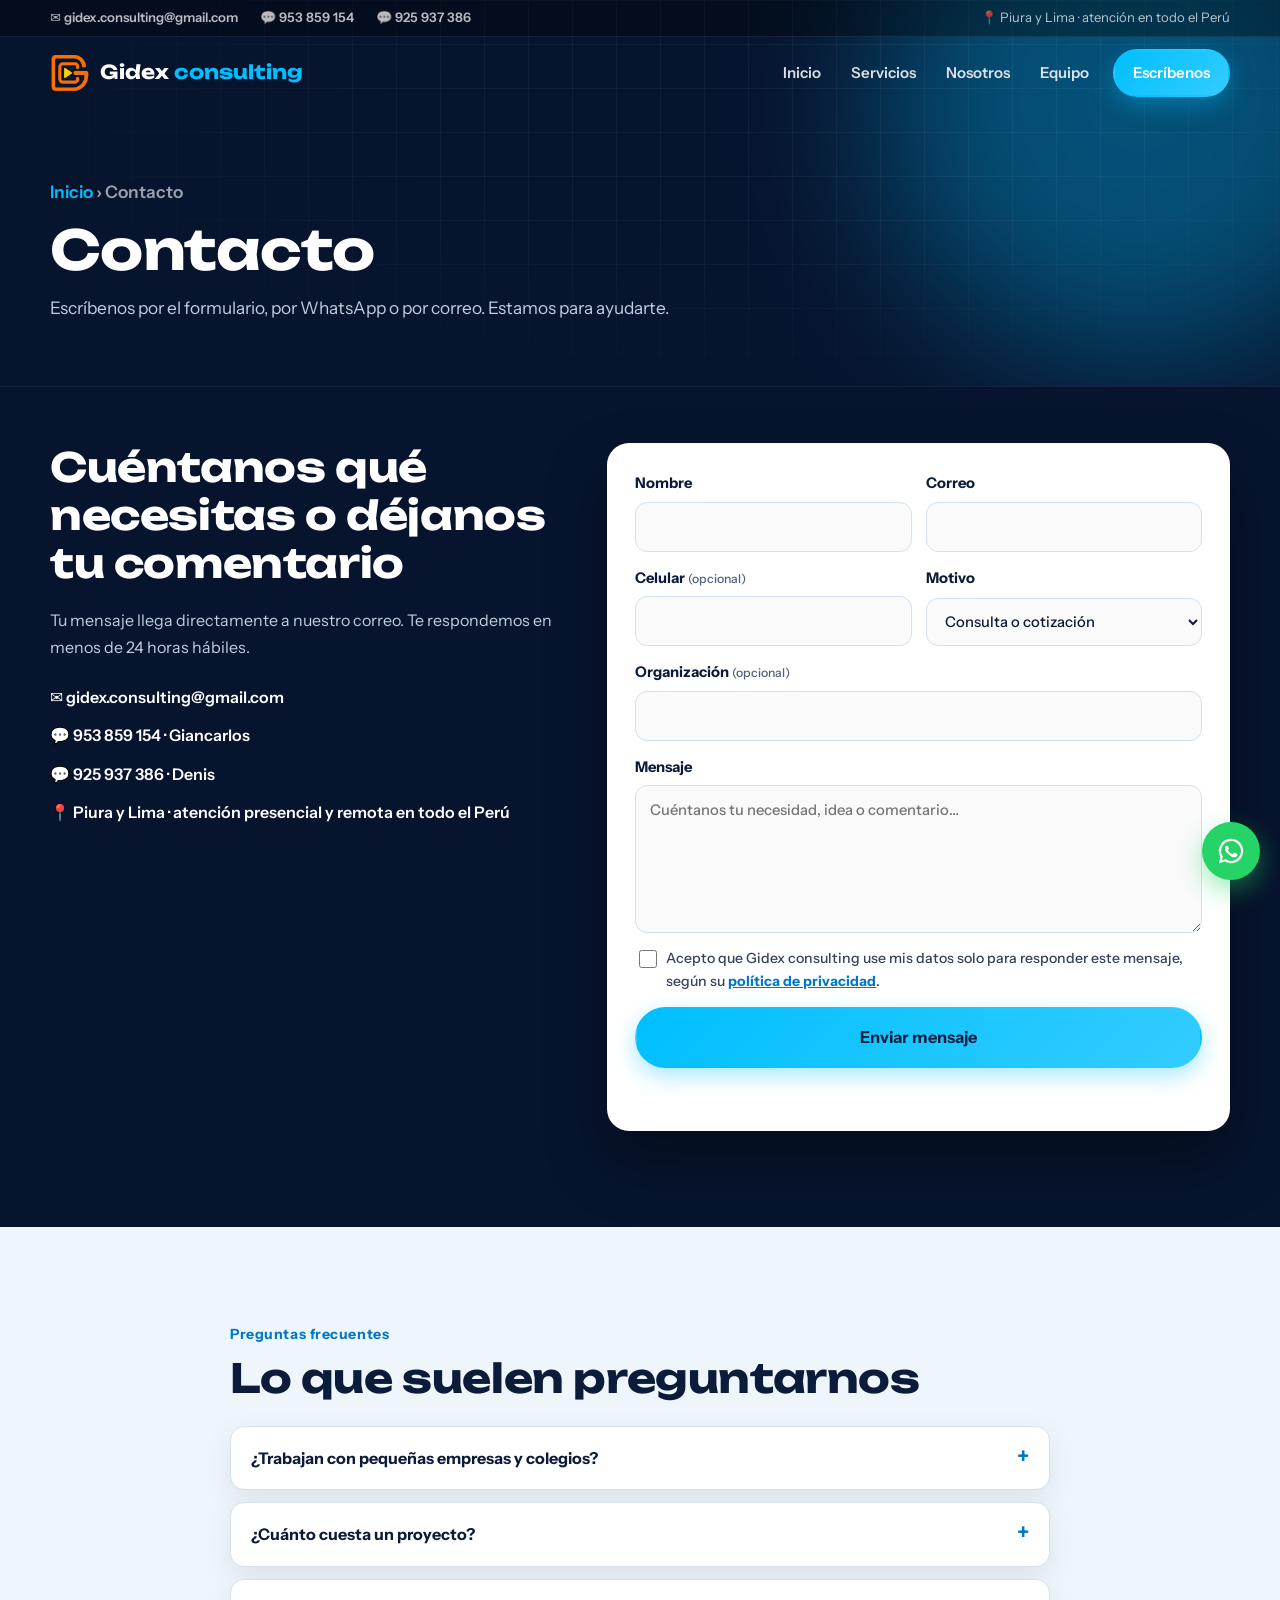
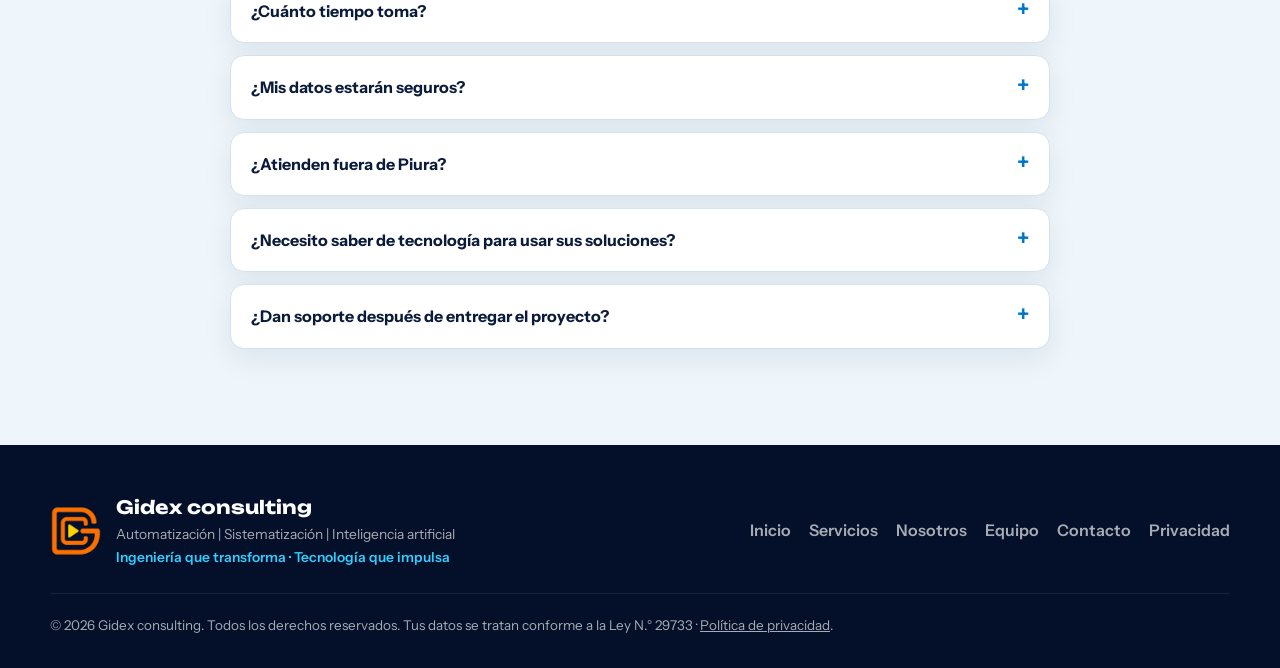
==== contacto.html @ 2dcb260f "Sitio por páginas, colores de Algarrobo y mejoras inspiradas en sitios del sector - El sitio se divi" ====
<!doctype html>
<html lang="es-PE">
<head>
<meta charset="utf-8">
<meta name="viewport" content="width=device-width, initial-scale=1">
<title>Contacto · Gidex consulting</title>
<meta name="description" content="Escríbenos para una consulta, cotización, diagnóstico gratuito o para dejarnos tus comentarios. Te respondemos en menos de 24 horas hábiles.">
<meta name="theme-color" content="#07142E">
<link rel="icon" type="image/png" href="assets/favicon.png">
<link rel="apple-touch-icon" href="assets/apple-touch-icon.png">
<meta property="og:type" content="website">
<meta property="og:title" content="Contacto · Gidex consulting">
<meta property="og:description" content="Escríbenos para una consulta, cotización, diagnóstico gratuito o para dejarnos tus comentarios. Te respondemos en menos de 24 horas hábiles.">
<meta property="og:image" content="https://gidexconsulting-ctrl.github.io/gidex-consulting/assets/og.jpg">
<meta property="og:url" content="https://gidexconsulting-ctrl.github.io/gidex-consulting/contacto.html">
<link rel="canonical" href="https://gidexconsulting-ctrl.github.io/gidex-consulting/contacto.html">
<meta property="og:locale" content="es_PE">
<meta name="twitter:card" content="summary_large_image">
<link rel="preconnect" href="https://fonts.googleapis.com">
<link rel="preconnect" href="https://fonts.gstatic.com" crossorigin>
<link href="https://fonts.googleapis.com/css2?family=Instrument+Sans:wght@400;500;600;700&family=Unbounded:wght@500;600;700;800&display=swap" rel="stylesheet">
<link rel="stylesheet" href="styles.css">
</head>
<body>
<a class="saltar" href="#contenido">Saltar al contenido</a>

<header class="cabecera" id="cabecera">
  <div class="barra-sup"><div class="cont bs-in"><a href="mailto:gidex.consulting@gmail.com">✉️ gidex.consulting@gmail.com</a><a href="https://wa.me/51953859154?text=Hola%20Gidex%20consulting%2C%20me%20interesan%20sus%20servicios" target="_blank" rel="noopener">💬 953 859 154</a><a href="https://wa.me/51925937386?text=Hola%20Gidex%20consulting%2C%20me%20interesan%20sus%20servicios" target="_blank" rel="noopener">💬 925 937 386</a><span>📍 Piura y Lima · atención en todo el Perú</span></div></div>
  <div class="cont cab-in">
    <a class="marca" href="index.html" aria-label="Gidex consulting, ir al inicio"><img src="assets/logo.png" alt="" width="40" height="40"><span>Gidex <b>consulting</b></span></a>
    <nav class="menu" id="menu" aria-label="Páginas">
      <a href="index.html">Inicio</a>
      <a href="servicios.html">Servicios</a>
      <a href="nosotros.html">Nosotros</a>
      <a href="equipo.html">Equipo</a>
      <a class="btn btn-sol menu-cta" href="contacto.html" aria-current="page">Escríbenos</a>
    </nav>
    <button class="hamb" id="hamb" aria-label="Abrir menú" aria-expanded="false" aria-controls="menu"><span></span><span></span><span></span></button>
  </div>
</header>

<main id="contenido">
  <section class="banner">
    <div class="heroe-fondo" aria-hidden="true"><span class="orbe o1"></span><span class="rejilla"></span></div>
    <div class="cont banner-in">
      <p class="miga"><a href="index.html">Inicio</a> <span aria-hidden="true">›</span> Contacto</p>
      <h1>Contacto</h1>
      <p>Escríbenos por el formulario, por WhatsApp o por correo. Estamos para ayudarte.</p>
    </div>
  </section>
  <!-- Contacto y comentarios -->
  <section class="seccion oscura" id="contacto">
    <div class="cont contacto-in">
      <div>
        
        <h2>Cuéntanos qué necesitas o déjanos tu comentario</h2>
        <p>Tu mensaje llega directamente a nuestro correo. Te respondemos en menos de 24 horas hábiles.</p>
        <ul class="canales">
          <li><a href="mailto:gidex.consulting@gmail.com">✉️ gidex.consulting@gmail.com</a></li>
          <li><a href="https://wa.me/51953859154?text=Hola%20Gidex%20consulting%2C%20quisiera%20informaci%C3%B3n" target="_blank" rel="noopener">💬 953 859 154 · Giancarlos</a></li>
          <li><a href="https://wa.me/51925937386?text=Hola%20Gidex%20consulting%2C%20quisiera%20informaci%C3%B3n" target="_blank" rel="noopener">💬 925 937 386 · Denis</a></li>
          <li><span>📍 Piura y Lima · atención presencial y remota en todo el Perú</span></li>
        </ul>
      </div>
      <form class="form" id="form" novalidate>
        <div class="fila">
          <label>Nombre<input name="nombre" required maxlength="80" autocomplete="name"></label>
          <label>Correo<input name="correo" type="email" required maxlength="120" autocomplete="email"></label>
        </div>
        <div class="fila">
          <label><span>Celular <small>(opcional)</small></span><input name="celular" type="tel" maxlength="20" autocomplete="tel" inputmode="tel"></label>
          <label>Motivo<select name="motivo"><option>Consulta o cotización</option><option>Diagnóstico gratuito</option><option>Demostración de Algarrobo</option><option>Comentario o sugerencia</option><option>Testimonio</option><option>Otro</option></select></label>
        </div>
        <label><span>Organización <small>(opcional)</small></span><input name="organizacion" maxlength="100" autocomplete="organization"></label>
        <label>Mensaje<textarea name="mensaje" rows="5" required maxlength="2000" placeholder="Cuéntanos tu necesidad, idea o comentario…"></textarea></label>
        <input type="text" name="_honey" class="trampa" tabindex="-1" autocomplete="off" aria-hidden="true">
        <label class="acepto"><input type="checkbox" name="acepto" required> <span>Acepto que Gidex consulting use mis datos solo para responder este mensaje, según su <a href="privacidad.html" target="_blank">política de privacidad</a>.</span></label>
        <button class="btn btn-sol btn-lg" type="submit" id="enviar">Enviar mensaje</button>
        <p class="estado" id="estado" role="status" aria-live="polite"></p>
      </form>
    </div>
  </section>

  <!-- Preguntas frecuentes -->
  <section class="seccion suave" id="preguntas">
    <div class="cont estrecho">
      <p class="antetitulo">Preguntas frecuentes</p>
      <h2>Lo que suelen preguntarnos</h2>
      <div class="faq">
        <details><summary>¿Trabajan con pequeñas empresas y colegios?</summary><p>Sí. Diseñamos soluciones a la medida y por etapas, para que una mype, un colegio o una institución pueda empezar con lo más urgente y crecer después.</p></details>
        <details><summary>¿Cuánto cuesta un proyecto?</summary><p>Depende del alcance. Por eso empezamos con un diagnóstico gratuito y luego te entregamos una propuesta por escrito con el costo, el plazo y lo que incluye cada etapa.</p></details>
        <details><summary>¿Cuánto tiempo toma?</summary><p>Una automatización sencilla puede estar lista en pocos días; un sistema a medida suele tomar algunas semanas. Siempre trabajamos con entregas parciales para que veas avances.</p></details>
        <details><summary>¿Mis datos estarán seguros?</summary><p>Sí. Trabajamos con confidencialidad, accesos controlados y respetando la Ley N.° 29733 de Protección de Datos Personales. Si lo necesitas, firmamos un acuerdo de confidencialidad.</p></details>
        <details><summary>¿Atienden fuera de Piura?</summary><p>Sí. Tenemos presencia en Piura y Lima, y atendemos de forma remota en todo el Perú, con reuniones virtuales y soporte en línea.</p></details>
        <details><summary>¿Necesito saber de tecnología para usar sus soluciones?</summary><p>No. Diseñamos herramientas fáciles de usar y capacitamos a tu equipo hasta que se sienta seguro.</p></details>
        <details><summary>¿Dan soporte después de entregar el proyecto?</summary><p>Sí. Ofrecemos acompañamiento posterior y planes de soporte y mejora continua según lo que necesites.</p></details>
      </div>
    </div>
  </section>
</main>

<footer class="pie">
  <div class="cont pie-in">
    <div class="pie-marca"><img src="assets/logo.png" alt="" width="52" height="52"><div><b>Gidex consulting</b><span>Automatización | Sistematización | Inteligencia artificial</span><em>Ingeniería que transforma · Tecnología que impulsa</em></div></div>
    <nav aria-label="Enlaces del pie"><a href="index.html">Inicio</a><a href="servicios.html">Servicios</a><a href="nosotros.html">Nosotros</a><a href="equipo.html">Equipo</a><a href="contacto.html">Contacto</a><a href="privacidad.html">Privacidad</a></nav>
    <p class="legal">© <span id="anio">2026</span> Gidex consulting. Todos los derechos reservados. Tus datos se tratan conforme a la Ley N.° 29733 · <a href="privacidad.html">Política de privacidad</a>.</p>
  </div>
</footer>

<a class="wa-flot" href="https://wa.me/51953859154?text=Hola%20Gidex%20consulting%2C%20quisiera%20informaci%C3%B3n" target="_blank" rel="noopener" aria-label="Escríbenos por WhatsApp"><svg viewBox="0 0 32 32" width="30" height="30" aria-hidden="true"><path fill="#fff" d="M16 3a13 13 0 0 0-11.2 19.6L3 29l6.6-1.7A13 13 0 1 0 16 3Zm0 23.6a10.6 10.6 0 0 1-5.4-1.5l-.4-.2-3.9 1 1-3.8-.2-.4A10.6 10.6 0 1 1 16 26.6Zm5.8-7.9c-.3-.2-1.9-.9-2.2-1-.3-.1-.5-.2-.7.2l-1 1.2c-.2.2-.4.2-.7.1a8.7 8.7 0 0 1-4.3-3.8c-.3-.6.3-.5.9-1.7.1-.2 0-.4 0-.5l-1-2.4c-.3-.6-.5-.5-.7-.5h-.6a1.2 1.2 0 0 0-.9.4 3.7 3.7 0 0 0-1.1 2.7 6.4 6.4 0 0 0 1.3 3.4 14.6 14.6 0 0 0 5.6 5c2.1.9 2.9 1 4 .8a3.3 3.3 0 0 0 2.2-1.6 2.7 2.7 0 0 0 .2-1.6c-.1-.1-.3-.2-.6-.3Z"/></svg></a>

<script src="app.js" defer></script>
</body>
</html>
---- styles.css ----
/* Gidex consulting · hoja de estilos */
:root{
  /* Paleta de Algarrobo: azul rey, celeste y azul marino */
  --negro:#07142E; --negro-2:#0D1E40; --negro-3:#132A52; --azul:#003399; --azul-2:#1446B0;
  --naranja:#00BFFF; --naranja-2:#33CCFF; --sol:#00BFFF; --acento:#0077C8;
  --tinta:#0B1B3A; --texto:#33415C; --suave:#4F607A; --linea:#D3E2EE;
  --fondo:#FFFFFF; --fondo-2:#EEF6FB;
  --radio:18px; --sombra:0 10px 30px rgba(11,27,58,.08);
  --f-tit:"Unbounded","Instrument Sans",system-ui,sans-serif; --f-txt:"Instrument Sans",system-ui,"Segoe UI",Arial,sans-serif;
}
*,*::before,*::after{box-sizing:border-box}
html{scroll-behavior:smooth;scroll-padding-top:80px}
body{margin:0;font-family:var(--f-txt);color:var(--texto);background:var(--fondo);line-height:1.65;font-size:16px;-webkit-font-smoothing:antialiased;overflow-x:hidden}
img{max-width:100%;height:auto;display:block}
a{color:inherit}
h1,h2,h3{font-family:var(--f-tit);color:var(--tinta);line-height:1.2;margin:0 0 .5em;letter-spacing:-.01em}
h2{font-size:clamp(1.7rem,3.2vw,2.5rem)}
h3{font-size:1.12rem}
p{margin:0 0 1em}
.cont{width:min(1180px,100% - 32px);margin-inline:auto}
.estrecho{width:min(820px,100% - 32px)}
.saltar{position:absolute;left:-999px;top:8px;background:var(--sol);color:var(--negro);padding:8px 14px;border-radius:8px;z-index:100;font-weight:700}
.saltar:focus{left:8px}
:focus-visible{outline:3px solid var(--sol);outline-offset:3px;border-radius:6px}

/* Botones */
.btn{display:inline-flex;align-items:center;justify-content:center;gap:8px;padding:12px 22px;border-radius:999px;font-weight:700;text-decoration:none;border:2px solid transparent;cursor:pointer;font:inherit;font-weight:700;transition:transform .15s,box-shadow .2s,background .2s}
.btn:hover{transform:translateY(-2px)}
.btn-sol{background:linear-gradient(135deg,var(--naranja),var(--naranja-2));color:#062042;box-shadow:0 8px 22px rgba(0,191,255,.35)}
.btn-sol:hover{box-shadow:0 12px 28px rgba(0,191,255,.45)}
.btn-borde{border-color:rgba(255,255,255,.35);color:#fff}
.btn-borde:hover{border-color:var(--sol);color:var(--sol)}
.btn-lg{padding:15px 28px;font-size:1.02rem}

/* Cabecera */
.cabecera{position:fixed;inset:0 0 auto;z-index:50;transition:background .25s,box-shadow .25s,backdrop-filter .25s}
.cabecera.solida{background:rgba(11,14,22,.92);backdrop-filter:blur(10px);box-shadow:0 4px 20px rgba(0,0,0,.25)}
.cab-in{display:flex;align-items:center;gap:20px;height:72px}
.marca{display:flex;align-items:center;gap:10px;text-decoration:none;color:#fff;font-family:var(--f-tit);font-size:1.2rem;font-weight:700}
.marca b{color:var(--naranja);font-weight:700}
.menu{margin-left:auto;display:flex;align-items:center;gap:6px}
.menu a{color:rgba(255,255,255,.85);text-decoration:none;font-weight:600;font-size:.94rem;padding:8px 12px;border-radius:999px}
.menu a:hover{color:#fff;background:rgba(255,255,255,.08)}
.menu .menu-cta{color:#fff;margin-left:6px;padding:10px 18px}
.hamb{display:none;margin-left:auto;background:none;border:0;width:44px;height:44px;cursor:pointer;flex-direction:column;justify-content:center;gap:5px;align-items:center}
.hamb span{display:block;width:24px;height:2.5px;background:#fff;border-radius:2px;transition:transform .2s,opacity .2s}
.hamb[aria-expanded="true"] span:nth-child(1){transform:translateY(7.5px) rotate(45deg)}
.hamb[aria-expanded="true"] span:nth-child(2){opacity:0}
.hamb[aria-expanded="true"] span:nth-child(3){transform:translateY(-7.5px) rotate(-45deg)}

/* Portada */
.heroe{position:relative;background:var(--negro);color:rgba(255,255,255,.82);padding:176px 0 90px;overflow:hidden}
.heroe-fondo{position:absolute;inset:0;pointer-events:none}
.orbe{position:absolute;border-radius:50%;filter:blur(80px);opacity:.55}
.o1{width:520px;height:520px;background:var(--naranja);top:-160px;right:-120px;opacity:.35}
.o2{width:420px;height:420px;background:var(--azul-2);bottom:-200px;left:-140px;opacity:.22}
.rejilla{position:absolute;inset:0;background-image:linear-gradient(rgba(255,255,255,.045) 1px,transparent 1px),linear-gradient(90deg,rgba(255,255,255,.045) 1px,transparent 1px);background-size:44px 44px;mask-image:radial-gradient(ellipse at 60% 30%,#000 30%,transparent 75%)}
.heroe-in{position:relative;display:grid;grid-template-columns:1.15fr .85fr;gap:48px;align-items:center}
.pildora{display:inline-flex;flex-wrap:wrap;gap:8px;align-items:center;padding:8px 16px;border-radius:999px;background:rgba(255,255,255,.07);border:1px solid rgba(255,255,255,.12);font-size:.85rem;font-weight:600;color:var(--sol)}
.pildora i{font-style:normal;color:rgba(255,255,255,.35)}
.heroe h1{color:#fff;font-size:clamp(2.2rem,5.2vw,3.9rem);margin:22px 0 18px;letter-spacing:-.02em}
.heroe h1 em{font-style:normal;background:linear-gradient(90deg,#00BFFF,#8EE3FF);-webkit-background-clip:text;background-clip:text;color:transparent}
.lead{font-size:1.1rem;max-width:600px}
.acciones{display:flex;flex-wrap:wrap;gap:12px;margin:28px 0 36px}
.confianza{list-style:none;padding:0;margin:0;display:flex;flex-wrap:wrap;gap:28px}
.confianza li{display:flex;flex-direction:column;border-left:3px solid var(--naranja);padding-left:12px}
.confianza b{font-family:var(--f-tit);color:#fff;font-size:1.25rem}
.confianza span{font-size:.84rem;color:rgba(255,255,255,.65)}
.heroe-visual{position:relative}
.tablero{background:linear-gradient(160deg,var(--negro-3),var(--negro-2));border:1px solid rgba(255,255,255,.1);border-radius:22px;padding:20px;box-shadow:0 30px 60px rgba(0,0,0,.45);transform:rotate(-2deg)}
.tab-cab{display:flex;align-items:center;gap:6px;margin-bottom:16px}
.tab-cab span{width:10px;height:10px;border-radius:50%;background:#3B4459}
.tab-cab span:first-child{background:#FF5F57}.tab-cab span:nth-child(2){background:#FEBC2E}.tab-cab span:nth-child(3){background:#28C840}
.tab-cab b{margin-left:8px;color:#fff;font-size:.86rem}
.tab-kpis{display:grid;grid-template-columns:1fr 1fr;gap:12px}
.tab-kpis div{background:rgba(255,255,255,.05);border-radius:14px;padding:12px 14px}
.tab-kpis small{display:block;font-size:.74rem;color:rgba(255,255,255,.6)}
.tab-kpis strong{font-family:var(--f-tit);font-size:1.9rem;color:var(--sol)}
.tab-graf{width:100%;height:auto;margin:14px 0 8px}
.tab-graf .linea{stroke-dasharray:420;stroke-dashoffset:420;animation:trazo 2.2s .4s ease forwards}
@keyframes trazo{to{stroke-dashoffset:0}}
.tab-flujo{display:flex;flex-wrap:wrap;align-items:center;gap:6px;font-size:.78rem}
.tab-flujo span{background:rgba(0,191,255,.15);color:var(--naranja-2);padding:5px 10px;border-radius:999px;font-weight:700}
.tab-flujo i{font-style:normal;color:rgba(255,255,255,.45)}
.heroe-logo{position:absolute;right:-18px;bottom:-40px;width:110px;height:110px;filter:drop-shadow(0 12px 24px rgba(0,191,255,.4));animation:flota 5s ease-in-out infinite}
@keyframes flota{50%{transform:translateY(-10px) rotate(4deg)}}

/* Secciones */
.seccion{padding:96px 0}
.seccion.suave{background:var(--fondo-2)}
.seccion.oscura{background:var(--negro);color:rgba(255,255,255,.78)}
.seccion.oscura h2,.seccion.oscura h3{color:#fff}
.antetitulo{font-weight:800;color:var(--acento);font-size:.88rem;letter-spacing:.04em;margin-bottom:8px}
.intro{max-width:760px;font-size:1.06rem;margin-bottom:36px}
.rejilla-3{display:grid;grid-template-columns:repeat(3,1fr);gap:20px}
.rejilla-2{display:grid;grid-template-columns:repeat(2,1fr);gap:24px}
.tarjeta{background:#fff;border:1px solid var(--linea);border-radius:var(--radio);padding:24px;box-shadow:var(--sombra);transition:transform .2s,border-color .2s}
.tarjeta:hover{transform:translateY(-4px);border-color:rgba(0,191,255,.4)}
.tarjeta p{margin:0;font-size:.95rem}
.tarjeta.destacada{background:linear-gradient(140deg,var(--azul),var(--acento));border-color:transparent;color:#fff}
.tarjeta.destacada h3{color:#fff}
.ico{display:inline-grid;place-items:center;width:46px;height:46px;border-radius:14px;background:var(--fondo-2);font-size:1.4rem;margin-bottom:14px}
.destacada .ico{background:rgba(255,255,255,.2)}
.problemas{margin-top:36px}

.serv{background:linear-gradient(160deg,var(--negro-3),var(--negro-2));border:1px solid rgba(255,255,255,.08);border-radius:var(--radio);padding:26px;transition:transform .2s,border-color .2s}
.serv:hover{transform:translateY(-4px);border-color:rgba(0,191,255,.55)}
.serv-ico{width:52px;height:52px;border-radius:16px;display:grid;place-items:center;font-size:1.5rem;background:rgba(0,191,255,.14);margin-bottom:16px}
.serv p{font-size:.95rem}
.serv ul{margin:0;padding:0;list-style:none;display:grid;gap:6px}
.serv li{font-size:.9rem;padding-left:22px;position:relative;color:rgba(255,255,255,.72)}
.serv li::before{content:"";position:absolute;left:0;top:.6em;width:10px;height:10px;border-radius:3px;background:var(--sol)}

.producto{background:linear-gradient(135deg,#EEF6FB,#E0F2FC)}
.prod-in{display:grid;grid-template-columns:1fr 1fr;gap:48px;align-items:center}
.checks{list-style:none;padding:0;margin:0 0 24px;display:grid;grid-template-columns:1fr 1fr;gap:8px 16px}
.checks li{padding-left:26px;position:relative;font-weight:600;color:var(--tinta);font-size:.95rem}
.checks li::before{content:"✓";position:absolute;left:0;color:#fff;background:var(--azul);width:18px;height:18px;border-radius:50%;display:grid;place-items:center;font-size:.7rem;top:.25em}
.mock{display:grid;grid-template-columns:150px 1fr;background:#fff;border-radius:20px;box-shadow:0 30px 60px rgba(17,24,39,.15);overflow:hidden;min-height:280px}
.mock-l{background:#0033A0;color:rgba(255,255,255,.8);padding:18px 14px;display:flex;flex-direction:column;gap:10px;font-size:.85rem}
.mock-l b{color:#fff;font-family:var(--f-tit);margin-bottom:6px}
.mock-l span{padding:6px 10px;border-radius:8px}
.mock-l span:first-of-type{background:#00BFFF;color:#002266;font-weight:700}
.mock-r{padding:18px;display:grid;grid-template-columns:1fr 1fr;gap:12px;align-content:start}
.mk-kpi{background:#F3F6FB;border-radius:14px;padding:14px}
.mk-kpi i{display:block;font-style:normal;font-family:var(--f-tit);font-size:1.7rem;color:#0033A0}
.mk-kpi small{color:var(--suave)}
.mk-bar{grid-column:1/-1;display:flex;align-items:flex-end;gap:10px;height:110px;background:#F3F6FB;border-radius:14px;padding:14px}
.mk-bar span{flex:1;height:var(--h);background:linear-gradient(180deg,#33CCFF,#0077C8);border-radius:6px 6px 2px 2px}

.pasos{list-style:none;padding:0;margin:36px 0 0;display:grid;grid-template-columns:repeat(5,1fr);gap:16px;counter-reset:p}
.pasos li{position:relative;background:#fff;border:1px solid var(--linea);border-radius:var(--radio);padding:24px 20px;box-shadow:var(--sombra)}
.pasos li span{display:grid;place-items:center;width:42px;height:42px;border-radius:50%;background:var(--negro);color:var(--sol);font-family:var(--f-tit);font-weight:800;margin-bottom:14px}
.pasos li:not(:last-child)::after{content:"";position:absolute;top:44px;right:-17px;width:18px;height:2px;background:var(--acento)}
.pasos p{font-size:.92rem;margin:0}

.diag-in{display:grid;grid-template-columns:.8fr 1.2fr;gap:48px;align-items:start}
.diag{background:#fff;border-radius:var(--radio);padding:24px;box-shadow:var(--sombra);display:grid;gap:10px}
.diag fieldset{border:1px solid var(--linea);border-radius:14px;padding:12px 16px;margin:0;display:flex;flex-wrap:wrap;align-items:center;gap:8px 16px}
.diag legend{float:left;width:100%;font-weight:600;color:var(--tinta);font-size:.95rem;margin-bottom:4px}
.diag label{display:inline-flex;align-items:center;gap:6px;cursor:pointer;font-weight:600}
.diag input{accent-color:var(--azul);width:18px;height:18px}
.diag .btn{justify-self:start;margin-top:6px}
.diag-res{border-radius:14px;padding:18px;background:var(--negro);color:rgba(255,255,255,.85)}
.diag-res h3{color:#fff;margin-bottom:6px}
.diag-res .barra{height:10px;border-radius:99px;background:rgba(255,255,255,.12);overflow:hidden;margin:10px 0 14px}
.diag-res .barra i{display:block;height:100%;background:linear-gradient(90deg,var(--azul-2),var(--naranja));border-radius:99px;transition:width .8s ease}

.casos{margin-top:8px}
.caso{background:#fff;border:1px solid var(--linea);border-radius:var(--radio);padding:24px;box-shadow:var(--sombra);display:flex;flex-direction:column}
.caso p{font-size:.94rem;flex:1}
.caso small{font-weight:700;color:var(--acento)}
.etq{align-self:flex-start;font-size:.76rem;font-weight:700;background:#E0F7FA;color:#00577A;padding:4px 10px;border-radius:999px;margin-bottom:12px}
.tecnologias{display:flex;flex-wrap:wrap;gap:10px;margin-top:36px}
.tecnologias span{border:1px solid var(--linea);border-radius:999px;padding:8px 16px;font-weight:600;font-size:.9rem;color:var(--tinta);background:#fff}

.mv{margin-top:8px}
.mv-tar{background:linear-gradient(160deg,var(--negro-3),var(--negro-2));border:1px solid rgba(255,255,255,.08);border-left:4px solid var(--naranja);border-radius:var(--radio);padding:28px}
.mv-tar h3{font-size:1.35rem;display:flex;align-items:center;gap:10px}
.mv-tar p{margin:0;font-size:1rem}
.subt{margin:48px 0 18px;font-size:1.3rem}
.valores{display:grid;grid-template-columns:repeat(3,1fr);gap:14px}
.valores div{background:rgba(255,255,255,.04);border:1px solid rgba(255,255,255,.08);border-radius:14px;padding:16px 18px}
.valores b{display:block;color:var(--sol);font-family:var(--f-tit);margin-bottom:4px}
.valores span{font-size:.92rem}
.sectores{display:flex;flex-wrap:wrap;gap:10px}
.sectores span{background:rgba(0,191,255,.12);border:1px solid rgba(0,191,255,.3);color:#fff;border-radius:999px;padding:9px 16px;font-weight:600;font-size:.93rem}

.equipo{margin-top:12px}
.miembro{display:grid;grid-template-columns:220px 1fr;gap:24px;background:#fff;border:1px solid var(--linea);border-radius:22px;padding:20px;box-shadow:var(--sombra);align-items:start}
.miembro img{width:100%;height:auto;aspect-ratio:4/5;object-fit:cover;object-position:center top;border-radius:16px;background:var(--fondo-2)}
.li{display:inline-grid;place-items:center;width:20px;height:20px;border-radius:4px;background:#0A66C2;color:#fff;font-size:.72rem;font-weight:800;margin-right:2px}
.miembro h3{font-size:1.3rem;margin-bottom:2px}
.rol{color:var(--acento);font-weight:700;font-size:.92rem}
.m-txt p{font-size:.94rem}
.tags{display:flex;flex-wrap:wrap;gap:6px;margin-bottom:14px}
.tags span{font-size:.78rem;font-weight:700;background:#E0F7FA;color:#00577A;border-radius:999px;padding:4px 10px}
.contacto-m{list-style:none;padding:0;margin:0;display:grid;gap:6px}
.contacto-m a{text-decoration:none;font-weight:600;font-size:.92rem;color:var(--tinta);word-break:break-word}
.contacto-m a:hover{color:var(--acento)}

.faq{display:grid;gap:12px;margin-top:24px}
.faq details{background:#fff;border:1px solid var(--linea);border-radius:14px;padding:4px 20px;box-shadow:var(--sombra)}
.faq summary{cursor:pointer;font-weight:700;color:var(--tinta);padding:14px 0;list-style:none;display:flex;justify-content:space-between;gap:12px}
.faq summary::-webkit-details-marker{display:none}
.faq summary::after{content:"+";font-size:1.4rem;line-height:1;color:var(--acento);transition:transform .2s}
.faq details[open] summary::after{transform:rotate(45deg)}
.faq p{margin:0 0 16px}

.contacto-in{display:grid;grid-template-columns:.9fr 1.1fr;gap:48px;align-items:start}
.canales{list-style:none;padding:0;margin:24px 0 0;display:grid;gap:12px}
.canales a,.canales span{text-decoration:none;font-weight:600;color:#fff;display:inline-block}
.canales a:hover{color:var(--sol)}
.form{background:#fff;border-radius:22px;padding:28px;display:grid;gap:14px;color:var(--texto);box-shadow:0 30px 60px rgba(0,0,0,.35)}
.form label{display:grid;gap:6px;font-weight:700;color:var(--tinta);font-size:.92rem}
.form small{font-weight:500;color:var(--suave)}
.form input:not([type=checkbox]),.form select,.form textarea{font:inherit;font-weight:500;border:1.5px solid var(--linea);border-radius:12px;padding:12px 14px;color:var(--tinta);background:#FAFAFB;width:100%}
.form input:focus,.form select:focus,.form textarea:focus{outline:none;border-color:var(--acento);box-shadow:0 0 0 4px rgba(0,191,255,.15);background:#fff}
.form textarea{resize:vertical}
.fila{display:grid;grid-template-columns:1fr 1fr;gap:14px}
.acepto{display:flex!important;align-items:flex-start;gap:10px;font-weight:500!important;color:var(--texto)!important;font-size:.88rem!important}
.acepto input{margin-top:3px;accent-color:var(--azul);width:18px;height:18px;flex:none}
.trampa{position:absolute;left:-9999px;width:1px;height:1px;opacity:0}
.estado{margin:0;font-weight:700;font-size:.93rem;min-height:1.4em}
.estado.ok{color:#15803D}.estado.error{color:#B91C1C}
.form .invalido{border-color:#DC2626!important}

.pie{background:#041029;color:rgba(255,255,255,.65);padding:48px 0 32px}
.pie-in{display:grid;grid-template-columns:1fr auto;gap:24px;align-items:center}
.pie-marca{display:flex;gap:14px;align-items:center}
.pie-marca b{display:block;color:#fff;font-family:var(--f-tit);font-size:1.15rem}
.pie-marca span{display:block;font-size:.86rem}
.pie-marca em{display:block;font-style:normal;color:var(--naranja-2);font-weight:600;font-size:.86rem}
.pie nav{display:flex;flex-wrap:wrap;gap:18px}
.pie nav a{text-decoration:none;font-weight:600}
.pie nav a:hover{color:var(--sol)}
.legal{grid-column:1/-1;border-top:1px solid rgba(255,255,255,.08);padding-top:20px;margin:0;font-size:.84rem}

.wa-flot{position:fixed;right:20px;bottom:20px;z-index:40;width:58px;height:58px;border-radius:50%;background:#25D366;display:grid;place-items:center;box-shadow:0 10px 26px rgba(37,211,102,.45);transition:transform .2s}
.wa-flot:hover{transform:scale(1.08)}

/* Barra superior de contacto */
.barra-sup{background:rgba(0,0,0,.35);border-bottom:1px solid rgba(255,255,255,.08);font-size:.82rem;transition:margin .25s}
.bs-in{display:flex;flex-wrap:wrap;gap:6px 22px;align-items:center;min-height:36px;color:rgba(255,255,255,.72)}
.bs-in a{text-decoration:none;font-weight:600}
.bs-in a:hover{color:var(--sol)}
.bs-in span{margin-left:auto}
.cabecera.solida .barra-sup{display:none}

/* Servicios en 4 columnas con detalle desplegable */
.servicios{display:grid;grid-template-columns:repeat(4,1fr);gap:18px}
.serv details{margin-top:auto;border-top:1px solid rgba(255,255,255,.1);padding-top:12px}
.serv{display:flex;flex-direction:column}
.serv summary{cursor:pointer;font-weight:700;color:var(--sol);font-size:.92rem;list-style:none;display:flex;justify-content:space-between;align-items:center}
.serv summary::-webkit-details-marker{display:none}
.serv summary::after{content:"+";font-size:1.25rem;line-height:1;transition:transform .2s}
.serv details[open] summary::after{transform:rotate(45deg)}
.serv details ul{margin-top:10px}

/* Organizaciones */
.orgs{margin-top:40px;background:var(--fondo-2);border-radius:var(--radio);padding:24px 26px}
.orgs h3{margin-bottom:14px}
.orgs ul{list-style:none;padding:0;margin:0;display:grid;grid-template-columns:repeat(4,1fr);gap:10px}
.orgs li{background:#fff;border:1px solid var(--linea);border-radius:12px;padding:10px 14px;font-weight:700;color:var(--tinta);font-size:.92rem;display:flex;flex-direction:column}
.orgs small{font-weight:500;color:var(--suave);font-size:.78rem}
.orgs .nota{margin:12px 0 0;font-size:.8rem;color:var(--suave)}
.sub-claro{color:var(--tinta)}

/* Testimonios */
.testimonios{background:linear-gradient(135deg,var(--azul),#0077C8);color:rgba(255,255,255,.92)}
.testimonios h2,.testimonios .antetitulo{color:#fff}
.test-in{display:grid;grid-template-columns:auto 1fr;gap:32px;align-items:center;max-width:900px}
.test-cita{font-family:Georgia,serif;font-size:11rem;line-height:.8;color:rgba(255,255,255,.35)}
.testimonios .btn-sol{background:#fff;color:var(--azul);box-shadow:0 10px 26px rgba(0,0,0,.18)}
.acepto a{color:var(--acento);font-weight:700}

/* Páginas internas */
.menu a[aria-current="page"]:not(.menu-cta){color:var(--sol);background:rgba(0,191,255,.08)}
.banner{position:relative;background:var(--negro);color:rgba(255,255,255,.8);padding:178px 0 64px;overflow:hidden}
.banner-in{position:relative}
.banner + .seccion{padding-top:56px}
.banner + .seccion.oscura{border-top:1px solid rgba(255,255,255,.06)}
.banner h1{color:#fff;font-size:clamp(2.1rem,5vw,3.4rem);margin:10px 0 12px}
.banner p{max-width:680px;font-size:1.08rem;margin:0}
.miga{font-size:.88rem;font-weight:600;color:rgba(255,255,255,.6)}
.miga a{color:var(--sol);text-decoration:none}
.llamado{background:linear-gradient(135deg,var(--azul),#0077C8);padding:56px 0}
.llamado-in{display:flex;flex-wrap:wrap;gap:20px;align-items:center;justify-content:space-between}
.llamado h2{color:#fff;margin:0;max-width:680px;font-size:clamp(1.4rem,2.6vw,2rem)}
.btn-blanco{background:#fff;color:var(--azul);box-shadow:0 10px 26px rgba(0,0,0,.18)}
.lineas{margin-top:28px}
.linea-tar{display:flex;flex-direction:column;text-decoration:none;background:linear-gradient(160deg,var(--negro-3),var(--negro-2));border:1px solid rgba(255,255,255,.08);border-radius:var(--radio);padding:28px;color:rgba(255,255,255,.75);transition:transform .2s,border-color .2s}
.linea-tar:hover{transform:translateY(-4px);border-color:rgba(0,191,255,.6)}
.linea-tar .serv-ico{margin-bottom:16px}
.linea-tar h3{color:#fff;font-size:1.3rem}
.linea-tar p{flex:1}
.linea-tar b{color:var(--sol)}

/* Aparición al desplazarse */
.revelar{opacity:0;transform:translateY(22px);transition:opacity .7s ease,transform .7s ease}
.revelar.visible{opacity:1;transform:none}

/* Adaptación a pantallas pequeñas */
@media (max-width:1024px){
  .servicios,.orgs ul{grid-template-columns:repeat(2,1fr)}
  .pasos{grid-template-columns:repeat(3,1fr)}
  .pasos li:not(:last-child)::after{display:none}
  .miembro{grid-template-columns:1fr}
  .miembro img{max-width:280px}
}
@media (max-width:900px){
  .barra-sup{display:none}
  .heroe{padding-top:120px}
  .banner{padding-top:120px}
  .menu{position:fixed;inset:72px 0 auto;flex-direction:column;align-items:stretch;background:rgba(11,14,22,.98);padding:16px;gap:4px;transform:translateY(-130%);transition:transform .3s;box-shadow:0 20px 40px rgba(0,0,0,.4)}
  .menu.abierto{transform:none}
  .menu a{padding:12px 14px;font-size:1rem}
  .menu .menu-cta{margin:8px 0 0}
  .hamb{display:flex}
  .heroe-in,.prod-in,.diag-in,.contacto-in{grid-template-columns:1fr}
  .heroe{padding-top:120px}
  .heroe-visual{max-width:460px}
  .rejilla-3,.valores{grid-template-columns:repeat(2,1fr)}
}
@media (max-width:640px){
  .seccion{padding:72px 0}
  .rejilla-3,.rejilla-2,.valores,.fila,.checks,.servicios,.orgs ul{grid-template-columns:1fr}
  .test-in{grid-template-columns:1fr}
  .test-cita{display:none}
  .pasos{grid-template-columns:1fr}
  .heroe-logo{width:76px;height:76px;right:0;bottom:-30px}
  .mock{grid-template-columns:110px 1fr}
  .pie-in{grid-template-columns:1fr}
  .confianza{gap:18px}
}
@media (prefers-reduced-motion:reduce){
  html{scroll-behavior:auto}
  *,*::before,*::after{animation:none!important;transition:none!important}
  .revelar{opacity:1;transform:none}
  .tab-graf .linea{stroke-dashoffset:0}
}

/* Toques de Algarrobo */
#servicios.oscura,#lineas.oscura{background:linear-gradient(180deg,#003399 0%,#002475 100%)}
#servicios .serv,#lineas .linea-tar{background:rgba(255,255,255,.07);border-color:rgba(255,255,255,.16)}
.oscura .antetitulo{color:#33CCFF}
.seccion.oscura,.heroe,.banner{color:rgba(230,242,255,.84)}
.ico{background:#E3ECFB}
.tarjeta:hover{border-color:rgba(0,51,153,.35)}
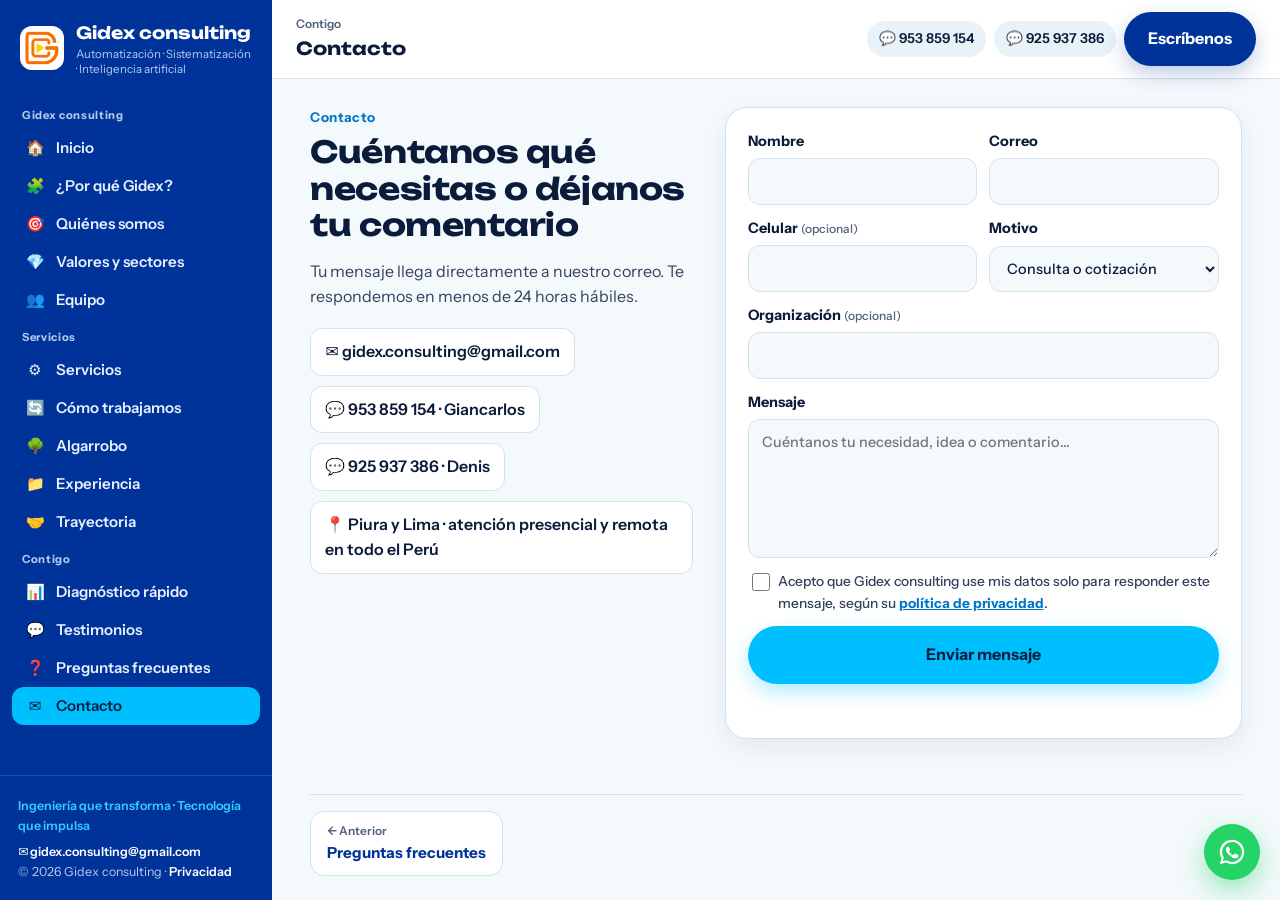
==== commit 75111aa4: "Sitio por ventanas como Algarrobo y colores claros de Algarrobo - Menú lateral azul rey y ventanas q" ====
--- a/contacto.html
+++ b/contacto.html
@@ -1,114 +1 @@
-<!doctype html>
-<html lang="es-PE">
-<head>
-<meta charset="utf-8">
-<meta name="viewport" content="width=device-width, initial-scale=1">
-<title>Contacto · Gidex consulting</title>
-<meta name="description" content="Escríbenos para una consulta, cotización, diagnóstico gratuito o para dejarnos tus comentarios. Te respondemos en menos de 24 horas hábiles.">
-<meta name="theme-color" content="#07142E">
-<link rel="icon" type="image/png" href="assets/favicon.png">
-<link rel="apple-touch-icon" href="assets/apple-touch-icon.png">
-<meta property="og:type" content="website">
-<meta property="og:title" content="Contacto · Gidex consulting">
-<meta property="og:description" content="Escríbenos para una consulta, cotización, diagnóstico gratuito o para dejarnos tus comentarios. Te respondemos en menos de 24 horas hábiles.">
-<meta property="og:image" content="https://gidexconsulting-ctrl.github.io/gidex-consulting/assets/og.jpg">
-<meta property="og:url" content="https://gidexconsulting-ctrl.github.io/gidex-consulting/contacto.html">
-<link rel="canonical" href="https://gidexconsulting-ctrl.github.io/gidex-consulting/contacto.html">
-<meta property="og:locale" content="es_PE">
-<meta name="twitter:card" content="summary_large_image">
-<link rel="preconnect" href="https://fonts.googleapis.com">
-<link rel="preconnect" href="https://fonts.gstatic.com" crossorigin>
-<link href="https://fonts.googleapis.com/css2?family=Instrument+Sans:wght@400;500;600;700&family=Unbounded:wght@500;600;700;800&display=swap" rel="stylesheet">
-<link rel="stylesheet" href="styles.css">
-</head>
-<body>
-<a class="saltar" href="#contenido">Saltar al contenido</a>
-
-<header class="cabecera" id="cabecera">
-  <div class="barra-sup"><div class="cont bs-in"><a href="mailto:gidex.consulting@gmail.com">✉️ gidex.consulting@gmail.com</a><a href="https://wa.me/51953859154?text=Hola%20Gidex%20consulting%2C%20me%20interesan%20sus%20servicios" target="_blank" rel="noopener">💬 953 859 154</a><a href="https://wa.me/51925937386?text=Hola%20Gidex%20consulting%2C%20me%20interesan%20sus%20servicios" target="_blank" rel="noopener">💬 925 937 386</a><span>📍 Piura y Lima · atención en todo el Perú</span></div></div>
-  <div class="cont cab-in">
-    <a class="marca" href="index.html" aria-label="Gidex consulting, ir al inicio"><img src="assets/logo.png" alt="" width="40" height="40"><span>Gidex <b>consulting</b></span></a>
-    <nav class="menu" id="menu" aria-label="Páginas">
-      <a href="index.html">Inicio</a>
-      <a href="servicios.html">Servicios</a>
-      <a href="nosotros.html">Nosotros</a>
-      <a href="equipo.html">Equipo</a>
-      <a class="btn btn-sol menu-cta" href="contacto.html" aria-current="page">Escríbenos</a>
-    </nav>
-    <button class="hamb" id="hamb" aria-label="Abrir menú" aria-expanded="false" aria-controls="menu"><span></span><span></span><span></span></button>
-  </div>
-</header>
-
-<main id="contenido">
-  <section class="banner">
-    <div class="heroe-fondo" aria-hidden="true"><span class="orbe o1"></span><span class="rejilla"></span></div>
-    <div class="cont banner-in">
-      <p class="miga"><a href="index.html">Inicio</a> <span aria-hidden="true">›</span> Contacto</p>
-      <h1>Contacto</h1>
-      <p>Escríbenos por el formulario, por WhatsApp o por correo. Estamos para ayudarte.</p>
-    </div>
-  </section>
-  <!-- Contacto y comentarios -->
-  <section class="seccion oscura" id="contacto">
-    <div class="cont contacto-in">
-      <div>
-        
-        <h2>Cuéntanos qué necesitas o déjanos tu comentario</h2>
-        <p>Tu mensaje llega directamente a nuestro correo. Te respondemos en menos de 24 horas hábiles.</p>
-        <ul class="canales">
-          <li><a href="mailto:gidex.consulting@gmail.com">✉️ gidex.consulting@gmail.com</a></li>
-          <li><a href="https://wa.me/51953859154?text=Hola%20Gidex%20consulting%2C%20quisiera%20informaci%C3%B3n" target="_blank" rel="noopener">💬 953 859 154 · Giancarlos</a></li>
-          <li><a href="https://wa.me/51925937386?text=Hola%20Gidex%20consulting%2C%20quisiera%20informaci%C3%B3n" target="_blank" rel="noopener">💬 925 937 386 · Denis</a></li>
-          <li><span>📍 Piura y Lima · atención presencial y remota en todo el Perú</span></li>
-        </ul>
-      </div>
-      <form class="form" id="form" novalidate>
-        <div class="fila">
-          <label>Nombre<input name="nombre" required maxlength="80" autocomplete="name"></label>
-          <label>Correo<input name="correo" type="email" required maxlength="120" autocomplete="email"></label>
-        </div>
-        <div class="fila">
-          <label><span>Celular <small>(opcional)</small></span><input name="celular" type="tel" maxlength="20" autocomplete="tel" inputmode="tel"></label>
-          <label>Motivo<select name="motivo"><option>Consulta o cotización</option><option>Diagnóstico gratuito</option><option>Demostración de Algarrobo</option><option>Comentario o sugerencia</option><option>Testimonio</option><option>Otro</option></select></label>
-        </div>
-        <label><span>Organización <small>(opcional)</small></span><input name="organizacion" maxlength="100" autocomplete="organization"></label>
-        <label>Mensaje<textarea name="mensaje" rows="5" required maxlength="2000" placeholder="Cuéntanos tu necesidad, idea o comentario…"></textarea></label>
-        <input type="text" name="_honey" class="trampa" tabindex="-1" autocomplete="off" aria-hidden="true">
-        <label class="acepto"><input type="checkbox" name="acepto" required> <span>Acepto que Gidex consulting use mis datos solo para responder este mensaje, según su <a href="privacidad.html" target="_blank">política de privacidad</a>.</span></label>
-        <button class="btn btn-sol btn-lg" type="submit" id="enviar">Enviar mensaje</button>
-        <p class="estado" id="estado" role="status" aria-live="polite"></p>
-      </form>
-    </div>
-  </section>
-
-  <!-- Preguntas frecuentes -->
-  <section class="seccion suave" id="preguntas">
-    <div class="cont estrecho">
-      <p class="antetitulo">Preguntas frecuentes</p>
-      <h2>Lo que suelen preguntarnos</h2>
-      <div class="faq">
-        <details><summary>¿Trabajan con pequeñas empresas y colegios?</summary><p>Sí. Diseñamos soluciones a la medida y por etapas, para que una mype, un colegio o una institución pueda empezar con lo más urgente y crecer después.</p></details>
-        <details><summary>¿Cuánto cuesta un proyecto?</summary><p>Depende del alcance. Por eso empezamos con un diagnóstico gratuito y luego te entregamos una propuesta por escrito con el costo, el plazo y lo que incluye cada etapa.</p></details>
-        <details><summary>¿Cuánto tiempo toma?</summary><p>Una automatización sencilla puede estar lista en pocos días; un sistema a medida suele tomar algunas semanas. Siempre trabajamos con entregas parciales para que veas avances.</p></details>
-        <details><summary>¿Mis datos estarán seguros?</summary><p>Sí. Trabajamos con confidencialidad, accesos controlados y respetando la Ley N.° 29733 de Protección de Datos Personales. Si lo necesitas, firmamos un acuerdo de confidencialidad.</p></details>
-        <details><summary>¿Atienden fuera de Piura?</summary><p>Sí. Tenemos presencia en Piura y Lima, y atendemos de forma remota en todo el Perú, con reuniones virtuales y soporte en línea.</p></details>
-        <details><summary>¿Necesito saber de tecnología para usar sus soluciones?</summary><p>No. Diseñamos herramientas fáciles de usar y capacitamos a tu equipo hasta que se sienta seguro.</p></details>
-        <details><summary>¿Dan soporte después de entregar el proyecto?</summary><p>Sí. Ofrecemos acompañamiento posterior y planes de soporte y mejora continua según lo que necesites.</p></details>
-      </div>
-    </div>
-  </section>
-</main>
-
-<footer class="pie">
-  <div class="cont pie-in">
-    <div class="pie-marca"><img src="assets/logo.png" alt="" width="52" height="52"><div><b>Gidex consulting</b><span>Automatización | Sistematización | Inteligencia artificial</span><em>Ingeniería que transforma · Tecnología que impulsa</em></div></div>
-    <nav aria-label="Enlaces del pie"><a href="index.html">Inicio</a><a href="servicios.html">Servicios</a><a href="nosotros.html">Nosotros</a><a href="equipo.html">Equipo</a><a href="contacto.html">Contacto</a><a href="privacidad.html">Privacidad</a></nav>
-    <p class="legal">© <span id="anio">2026</span> Gidex consulting. Todos los derechos reservados. Tus datos se tratan conforme a la Ley N.° 29733 · <a href="privacidad.html">Política de privacidad</a>.</p>
-  </div>
-</footer>
-
-<a class="wa-flot" href="https://wa.me/51953859154?text=Hola%20Gidex%20consulting%2C%20quisiera%20informaci%C3%B3n" target="_blank" rel="noopener" aria-label="Escríbenos por WhatsApp"><svg viewBox="0 0 32 32" width="30" height="30" aria-hidden="true"><path fill="#fff" d="M16 3a13 13 0 0 0-11.2 19.6L3 29l6.6-1.7A13 13 0 1 0 16 3Zm0 23.6a10.6 10.6 0 0 1-5.4-1.5l-.4-.2-3.9 1 1-3.8-.2-.4A10.6 10.6 0 1 1 16 26.6Zm5.8-7.9c-.3-.2-1.9-.9-2.2-1-.3-.1-.5-.2-.7.2l-1 1.2c-.2.2-.4.2-.7.1a8.7 8.7 0 0 1-4.3-3.8c-.3-.6.3-.5.9-1.7.1-.2 0-.4 0-.5l-1-2.4c-.3-.6-.5-.5-.7-.5h-.6a1.2 1.2 0 0 0-.9.4 3.7 3.7 0 0 0-1.1 2.7 6.4 6.4 0 0 0 1.3 3.4 14.6 14.6 0 0 0 5.6 5c2.1.9 2.9 1 4 .8a3.3 3.3 0 0 0 2.2-1.6 2.7 2.7 0 0 0 .2-1.6c-.1-.1-.3-.2-.6-.3Z"/></svg></a>
-
-<script src="app.js" defer></script>
-</body>
-</html>
+<!doctype html><html lang="es-PE"><head><meta charset="utf-8"><title>Gidex consulting</title><meta http-equiv="refresh" content="0; url=index.html#contacto"><link rel="canonical" href="https://gidexconsulting-ctrl.github.io/gidex-consulting/#contacto"><script>location.replace("index.html"+(location.search||"")+"#contacto")</script></head><body><a href="index.html#contacto">Ir a Gidex consulting</a></body></html>
